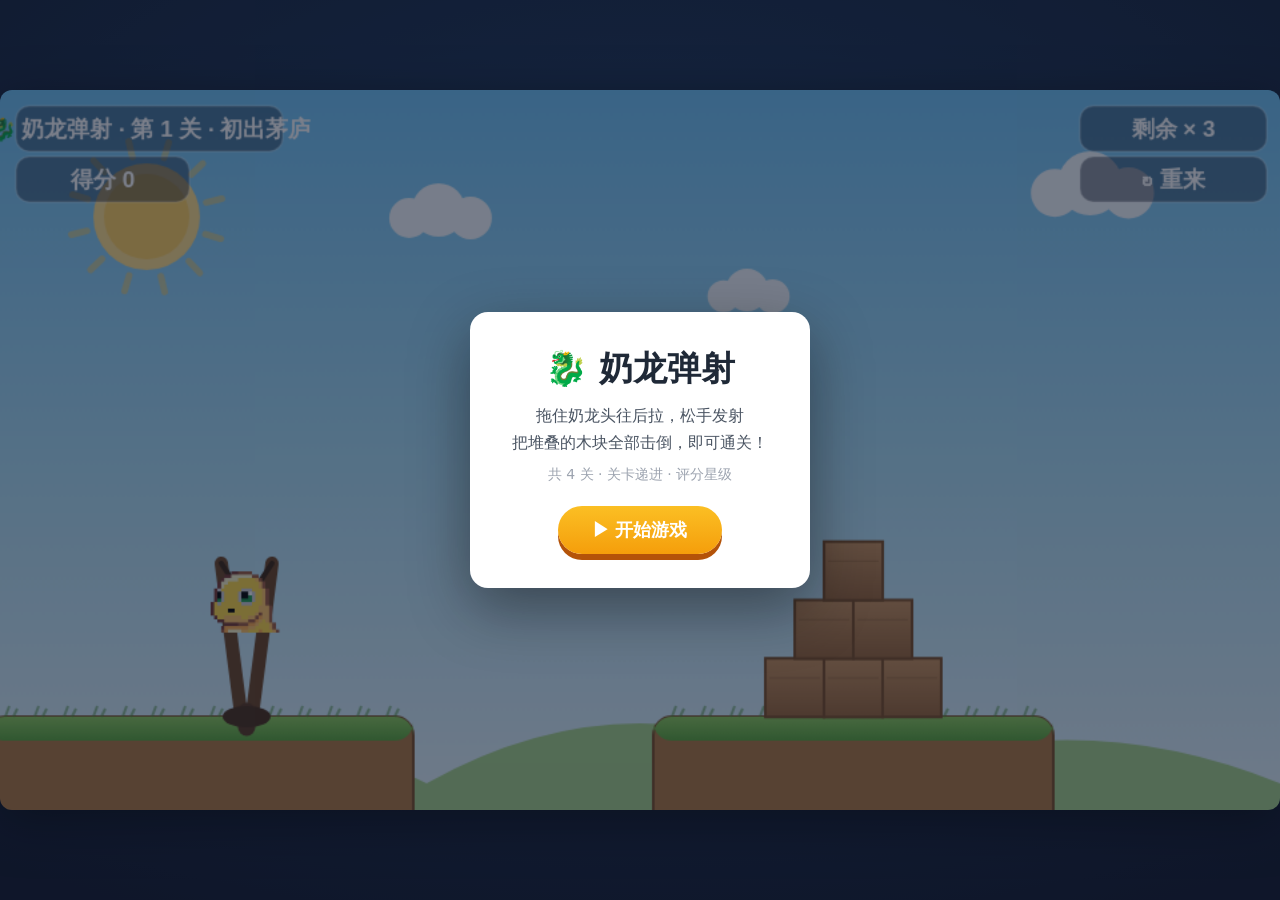
==== ggame/index.html @ d74029b1 "ggame: 重设计为多关卡击倒玩法并修复弹射bug - 修复奶龙出屏后无法切换下一只的bug - 击打木块改为纯物理位移，移除血条/摧毁逻辑 - 重设计为4关递进，木块堆叠为金字塔/塔，目标改为击倒" ====
<!DOCTYPE html>
<html lang="zh-CN">
<head>
<meta charset="UTF-8">
<meta name="viewport" content="width=device-width, initial-scale=1.0, user-scalable=no">
<title>🐉 奶龙弹射</title>
<link rel="stylesheet" href="style.css">
</head>
<body>

<div id="stage">
  <canvas id="game" width="960" height="540"></canvas>
</div>

<!-- 开始界面 -->
<div id="startOverlay" class="overlay">
  <div class="panel">
    <div class="title">🐉 奶龙弹射</div>
    <div class="sub">拖住奶龙头往后拉，松手发射</div>
    <div class="sub">把堆叠的木块全部击倒，即可通关！</div>
    <div class="hint">共 4 关 · 关卡递进 · 评分星级</div>
    <button id="startBtn" class="btn">▶ 开始游戏</button>
  </div>
</div>

<!-- 过关界面 -->
<div id="levelOverlay" class="overlay hidden">
  <div class="panel">
    <div class="title" id="levelTitle">第 1 关 通过！</div>
    <div class="stars" id="levelStars">
      <span class="on">★</span><span class="off">★</span><span class="off">★</span>
    </div>
    <div class="sub" id="levelScore">得分 0</div>
    <button id="nextBtn" class="btn">▶ 下一关</button>
    <button id="replayLevelBtn" class="btn small ghost">🔄 重玩本关</button>
  </div>
</div>

<!-- 失败界面 -->
<div id="loseOverlay" class="overlay hidden">
  <div class="panel">
    <div class="title">😢 差一点</div>
    <div class="sub">木块没有全部击倒</div>
    <button id="retryBtn" class="btn">🔄 再来一次</button>
  </div>
</div>

<!-- 视频小窗 -->
<div id="videoOverlay" class="overlay hidden">
  <div class="popup" id="popup">
    <div class="popup-title" id="popupDrag">🏆 全部通关！</div>
    <button class="popup-close" id="popupClose" title="关闭">✕</button>
    <div class="video-wrap">
      <video id="winVideo" src="assets/video_20261012_175751.mp4" controls playsinline preload="auto"></video>
      <div id="playHint" class="hidden"><span>▶ 点击播放</span></div>
    </div>
    <div class="popup-actions">
      <button id="replayBtn" class="btn small">🔄 从头开始</button>
    </div>
  </div>
</div>

<script src="lib/matter.min.js"></script>
<script src="game.js"></script>
</body>
</html>
---- ggame/style.css ----
* { margin: 0; padding: 0; box-sizing: border-box; }

html, body {
  width: 100%;
  height: 100%;
  overflow: hidden;
  background: radial-gradient(1200px 700px at 50% 30%, #1e3a5f, #0f172a);
  font-family: "Segoe UI", "Microsoft YaHei", system-ui, sans-serif;
  user-select: none;
  -webkit-user-select: none;
}

body {
  display: flex;
  align-items: center;
  justify-content: center;
}

#stage {
  width: min(100vw, calc(100vh * 16 / 9));
  height: auto;
  position: relative;
}

#game {
  width: 100%;
  height: auto;
  display: block;
  touch-action: none;
  border-radius: 12px;
  box-shadow: 0 12px 48px rgba(0, 0, 0, 0.55);
}

/* ---------- 覆盖层 ---------- */
.overlay {
  position: fixed;
  inset: 0;
  display: flex;
  align-items: center;
  justify-content: center;
  background: rgba(15, 23, 42, 0.55);
  z-index: 20;
}
.overlay.hidden { display: none; }

.panel {
  background: #fff;
  border-radius: 18px;
  padding: 34px 42px;
  text-align: center;
  box-shadow: 0 20px 60px rgba(0, 0, 0, 0.4);
  max-width: 92vw;
}
.panel .title { font-size: 34px; font-weight: 800; color: #1f2937; margin-bottom: 14px; }
.panel .sub { font-size: 16px; color: #4b5563; margin: 6px 0; }
.panel .hint { font-size: 14px; color: #9ca3af; margin: 12px 0 22px; }

.stars { font-size: 44px; line-height: 1; margin: 10px 0 16px; letter-spacing: 6px; }
.stars .on { color: #f59e0b; text-shadow: 0 2px 6px rgba(245, 158, 11, 0.5); }
.stars .off { color: #e5e7eb; }

.btn {
  border: none;
  cursor: pointer;
  font-size: 18px;
  font-weight: 700;
  color: #fff;
  background: linear-gradient(180deg, #fbbf24, #f59e0b);
  padding: 12px 34px;
  border-radius: 999px;
  box-shadow: 0 6px 0 #b45309;
  transition: transform 0.06s;
}
.btn:hover { transform: translateY(-2px); }
.btn:active { transform: translateY(2px); box-shadow: 0 2px 0 #b45309; }
.btn.small { font-size: 15px; padding: 9px 26px; }

.btn.ghost {
  background: transparent;
  color: #6b7280;
  box-shadow: none;
  margin-top: 10px;
}
.btn.ghost:hover { color: #374151; transform: none; }
.btn.ghost:active { box-shadow: none; transform: none; }

/* ---------- 视频小窗 ---------- */
.popup {
  position: fixed;
  top: 50%;
  left: 50%;
  transform: translate(-50%, -50%);
  width: min(420px, 92vw);
  background: #0b1020;
  border-radius: 16px;
  overflow: hidden;
  box-shadow: 0 24px 70px rgba(0, 0, 0, 0.65);
  z-index: 30;
}
.popup-title {
  display: flex;
  align-items: center;
  justify-content: center;
  padding: 12px;
  font-size: 17px;
  font-weight: 800;
  color: #fde68a;
  background: linear-gradient(180deg, #1e293b, #0f172a);
  cursor: move;
  user-select: none;
}
.popup-close {
  position: absolute;
  top: 6px;
  right: 10px;
  border: none;
  background: transparent;
  color: #cbd5e1;
  font-size: 18px;
  cursor: pointer;
  padding: 4px 8px;
  z-index: 2;
}
.popup-close:hover { color: #fff; }

.video-wrap { position: relative; }
#winVideo { display: block; width: 100%; max-height: 56vh; background: #000; }
#playHint {
  position: absolute;
  inset: 0;
  display: flex;
  align-items: center;
  justify-content: center;
  background: rgba(0, 0, 0, 0.45);
  color: #fff;
  font-size: 18px;
  font-weight: 700;
  cursor: pointer;
}
#playHint.hidden { display: none; }

.popup-actions { padding: 10px; text-align: center; background: #0b1020; }
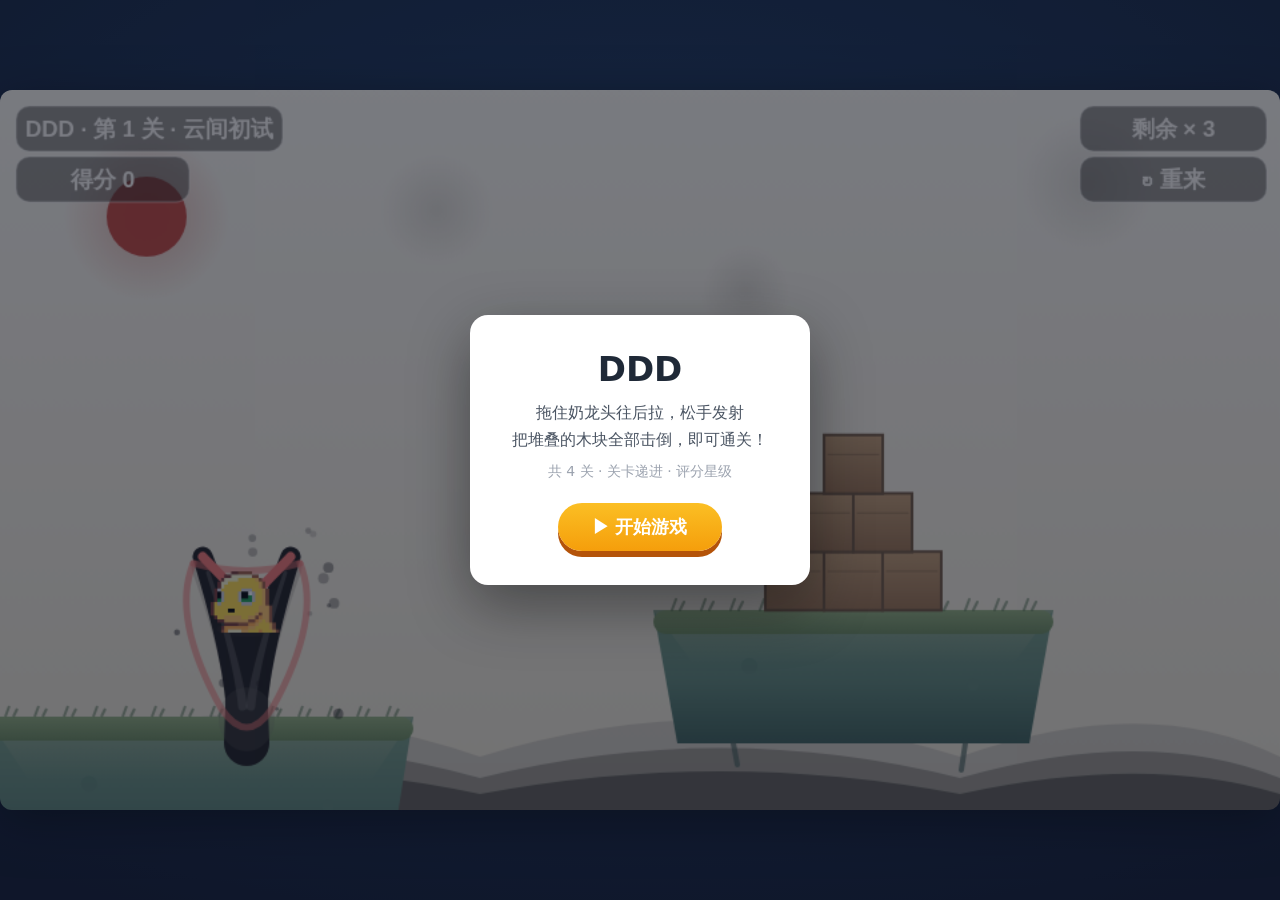
==== commit 5c69e384: "ggame: 更名 DDD、水墨国风视觉、四关重排与弹道修正 - 更名 DDD：index.html 标题与开始界面、game.js HUD 与文件注释 - 视觉改为水墨国风：宣纸底、朱砂太阳、三层远" ====
--- a/ggame/index.html
+++ b/ggame/index.html
@@ -3,7 +3,7 @@
 <head>
 <meta charset="UTF-8">
 <meta name="viewport" content="width=device-width, initial-scale=1.0, user-scalable=no">
-<title>🐉 奶龙弹射</title>
+<title>DDD</title>
 <link rel="stylesheet" href="style.css">
 </head>
 <body>
@@ -15,7 +15,7 @@
 <!-- 开始界面 -->
 <div id="startOverlay" class="overlay">
   <div class="panel">
-    <div class="title">🐉 奶龙弹射</div>
+    <div class="title">DDD</div>
     <div class="sub">拖住奶龙头往后拉，松手发射</div>
     <div class="sub">把堆叠的木块全部击倒，即可通关！</div>
     <div class="hint">共 4 关 · 关卡递进 · 评分星级</div>
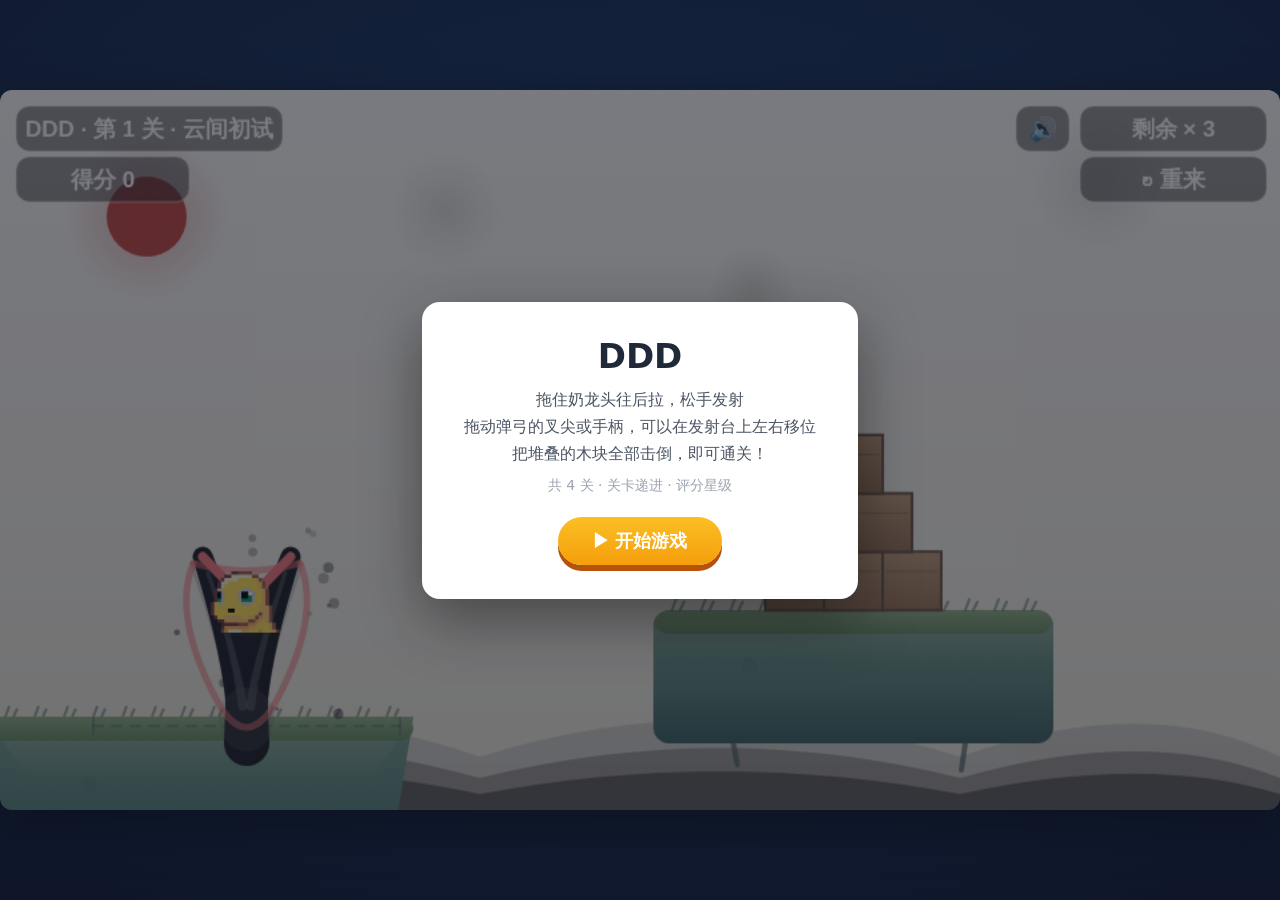
==== commit 43ebd644: "ggame: 撞击威力 200%、弹弓可平移、拖拽手感与音效体验优化 - 撞击威力: IMPACT_BOOST 2.0 —— 奶龙下坠中命中木块时补两份冲量(冲击三倍),   飞行过程不受影响, 出手" ====
--- a/ggame/index.html
+++ b/ggame/index.html
@@ -17,6 +17,7 @@
   <div class="panel">
     <div class="title">DDD</div>
     <div class="sub">拖住奶龙头往后拉，松手发射</div>
+    <div class="sub">拖动弹弓的叉尖或手柄，可以在发射台上左右移位</div>
     <div class="sub">把堆叠的木块全部击倒，即可通关！</div>
     <div class="hint">共 4 关 · 关卡递进 · 评分星级</div>
     <button id="startBtn" class="btn">▶ 开始游戏</button>
@@ -37,7 +38,7 @@
 </div>
 
 <!-- 失败界面 -->
-<div id="loseOverlay" class="overlay hidden">
+<div id="loseOverlay" class="overlay hidden shake">
   <div class="panel">
     <div class="title">😢 差一点</div>
     <div class="sub">木块没有全部击倒</div>
--- a/ggame/style.css
+++ b/ggame/style.css
@@ -32,6 +32,26 @@
 }
 
 /* ---------- 覆盖层 ---------- */
+@keyframes overlayIn { from { opacity: 0; } to { opacity: 1; } }
+@keyframes panelIn {
+  0%   { opacity: 0; transform: scale(0.86) translateY(12px); }
+  62%  { opacity: 1; transform: scale(1.03) translateY(0); }
+  100% { opacity: 1; transform: scale(1) translateY(0); }
+}
+@keyframes panelShake {
+  0%, 100% { transform: translateX(0) rotate(0deg); }
+  15% { transform: translateX(-9px) rotate(-1.2deg); }
+  32% { transform: translateX(8px) rotate(1deg); }
+  48% { transform: translateX(-6px) rotate(-0.7deg); }
+  66% { transform: translateX(5px) rotate(0.5deg); }
+  84% { transform: translateX(-2px) rotate(-0.2deg); }
+}
+@keyframes starPop {
+  0%   { opacity: 0; transform: scale(0.2) rotate(-45deg); }
+  60%  { opacity: 1; transform: scale(1.55) rotate(10deg); }
+  100% { opacity: 1; transform: scale(1) rotate(0deg); }
+}
+
 .overlay {
   position: fixed;
   inset: 0;
@@ -40,6 +60,7 @@
   justify-content: center;
   background: rgba(15, 23, 42, 0.55);
   z-index: 20;
+  animation: overlayIn 0.22s ease-out both;
 }
 .overlay.hidden { display: none; }
 
@@ -50,12 +71,20 @@
   text-align: center;
   box-shadow: 0 20px 60px rgba(0, 0, 0, 0.4);
   max-width: 92vw;
+  animation: panelIn 0.30s cubic-bezier(0.2, 1.5, 0.45, 1) both;
+}
+/* 失败弹窗：弹入之后再懊恼地晃两下 */
+.overlay.shake .panel {
+  animation: panelIn 0.30s cubic-bezier(0.2, 1.5, 0.45, 1) both,
+             panelShake 0.55s 0.30s ease-in-out both;
 }
 .panel .title { font-size: 34px; font-weight: 800; color: #1f2937; margin-bottom: 14px; }
 .panel .sub { font-size: 16px; color: #4b5563; margin: 6px 0; }
 .panel .hint { font-size: 14px; color: #9ca3af; margin: 12px 0 22px; }
 
 .stars { font-size: 44px; line-height: 1; margin: 10px 0 16px; letter-spacing: 6px; }
+.stars span { display: inline-block; }
+.stars .pop { animation: starPop 0.34s cubic-bezier(0.2, 1.6, 0.5, 1) both; }
 .stars .on { color: #f59e0b; text-shadow: 0 2px 6px rgba(245, 158, 11, 0.5); }
 .stars .off { color: #e5e7eb; }
 
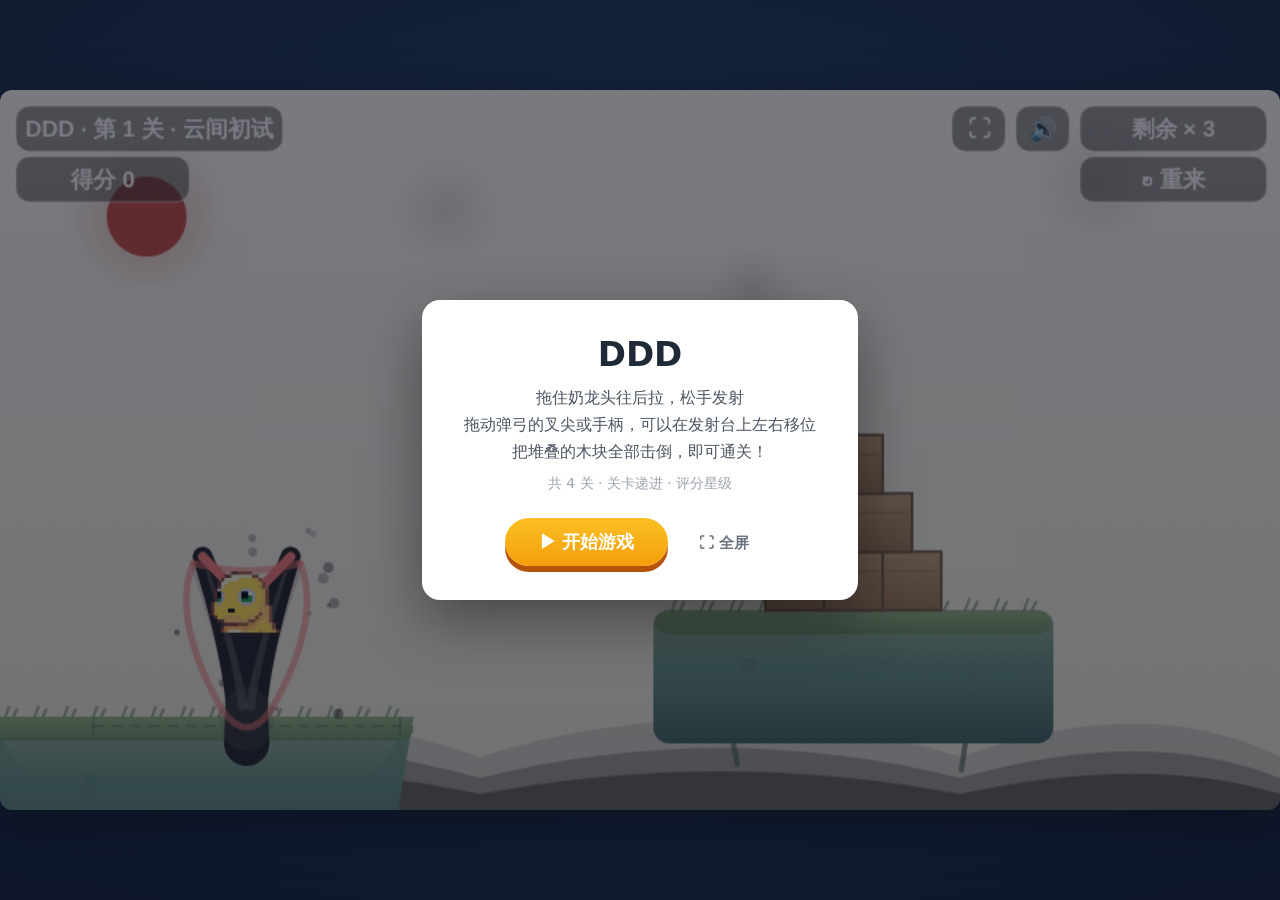
==== commit d607e080: "ggame: 适配手机（竖屏提示、触屏按钮条、热区放大、iOS 全屏降级、禁手势） - 竖屏提示: 新增 #rotateOverlay, 只在 (orientation: portrait) and " ====
--- a/ggame/index.html
+++ b/ggame/index.html
@@ -12,6 +12,13 @@
   <canvas id="game" width="960" height="540"></canvas>
 </div>
 
+<!-- 触屏按钮条（桌面端由 CSS 隐藏；手机上替代画布右上角的三个小芯片） -->
+<div id="touchBar">
+  <button id="tbMute" class="tbtn" title="音效开关">🔊</button>
+  <button id="tbFull" class="tbtn" title="全屏">⛶</button>
+  <button id="tbRestart" class="tbtn" title="重来">↻</button>
+</div>
+
 <!-- 开始界面 -->
 <div id="startOverlay" class="overlay">
   <div class="panel">
@@ -21,6 +28,7 @@
     <div class="sub">把堆叠的木块全部击倒，即可通关！</div>
     <div class="hint">共 4 关 · 关卡递进 · 评分星级</div>
     <button id="startBtn" class="btn">▶ 开始游戏</button>
+    <button id="fsBtn" class="btn small ghost">⛶ 全屏</button>
   </div>
 </div>
 
@@ -61,6 +69,13 @@
   </div>
 </div>
 
+<!-- 竖屏提示（只在「触屏 + 竖屏」时盖在最上层） -->
+<div id="rotateOverlay">
+  <div class="rot-icon">📱</div>
+  <div class="rot-text">请把手机横过来</div>
+  <div class="rot-sub">这个游戏是 16:9 横向的，横屏才有足够的操作空间</div>
+</div>
+
 <script src="lib/matter.min.js"></script>
 <script src="game.js"></script>
 </body>
--- a/ggame/style.css
+++ b/ggame/style.css
@@ -29,6 +29,13 @@
   touch-action: none;
   border-radius: 12px;
   box-shadow: 0 12px 48px rgba(0, 0, 0, 0.55);
+}
+
+/* 全屏时贴边：去掉圆角与阴影，不留四角的细边 */
+body:fullscreen #game,
+body:-webkit-full-screen #game {
+  border-radius: 0;
+  box-shadow: none;
 }
 
 /* ---------- 覆盖层 ---------- */
@@ -169,3 +176,85 @@
 #playHint.hidden { display: none; }
 
 .popup-actions { padding: 10px; text-align: center; background: #0b1020; }
+
+/* ================= 手机 / 触屏适配 ================= */
+/* 禁掉页面滚动、下拉刷新、双击缩放；长按不弹系统菜单 */
+html, body {
+  overscroll-behavior: none;
+  touch-action: none;
+}
+* {
+  -webkit-tap-highlight-color: transparent;
+  -webkit-touch-callout: none;
+}
+.hidden { display: none !important; }
+
+/* 触屏按钮条与竖屏提示：默认都不显示，由下面的媒体查询放出来 */
+#touchBar { display: none; }
+#rotateOverlay { display: none; }
+
+@media (hover: none) and (pointer: coarse) {
+  /* 手机/平板上用页面按钮条替代画布右上角那三个小芯片（每个 46×46，够手指点） */
+  #touchBar {
+    display: flex;
+    gap: 10px;
+    position: fixed;
+    top: 10px;
+    right: 10px;
+    z-index: 15;
+  }
+  .tbtn {
+    width: 46px;
+    height: 46px;
+    padding: 0;
+    display: flex;
+    align-items: center;
+    justify-content: center;
+    border: 1.5px solid rgba(253, 248, 239, 0.35);
+    border-radius: 12px;
+    background: rgba(47, 42, 34, 0.5);
+    color: #fdf8ef;
+    font-size: 22px;
+    line-height: 1;
+    cursor: pointer;
+    touch-action: manipulation;
+    -webkit-user-select: none;
+    user-select: none;
+  }
+  .tbtn:active { background: rgba(47, 42, 34, 0.72); transform: scale(0.94); }
+
+  /* 手机横屏普遍只有 350~420 CSS px 高，弹窗整体收紧一点 */
+  .panel { padding: 22px 26px; max-width: 90vw; }
+  .panel .title { font-size: 28px; margin-bottom: 10px; }
+  .panel .sub { font-size: 14px; margin: 5px 0; }
+  .panel .hint { font-size: 12px; margin: 10px 0 14px; }
+  .stars { font-size: 38px; margin: 8px 0 12px; }
+  .btn { font-size: 17px; padding: 12px 28px; }
+  .btn.small { font-size: 14px; padding: 9px 18px; }
+  .btn, .popup-close, .tbtn { touch-action: manipulation; }
+}
+
+/* 竖屏（触屏）：盖一层提示，请玩家把手机横过来 —— 16:9 的游戏横屏才有操作空间 */
+@media (orientation: portrait) and (hover: none) and (pointer: coarse) {
+  #rotateOverlay {
+    display: flex;
+    position: fixed;
+    inset: 0;
+    z-index: 40;
+    flex-direction: column;
+    align-items: center;
+    justify-content: center;
+    gap: 16px;
+    padding: 24px;
+    text-align: center;
+    background: radial-gradient(1200px 700px at 50% 30%, #1e3a5f, #0f172a);
+    color: #fdf8ef;
+  }
+  .rot-icon { font-size: 64px; animation: rotHint 1.8s ease-in-out infinite; }
+  .rot-text { font-size: 22px; font-weight: 700; letter-spacing: 1px; }
+  .rot-sub { font-size: 14px; color: #94a3b8; line-height: 1.6; max-width: 20em; }
+}
+@keyframes rotHint {
+  0%, 35% { transform: rotate(0deg); }
+  65%, 100% { transform: rotate(90deg); }
+}
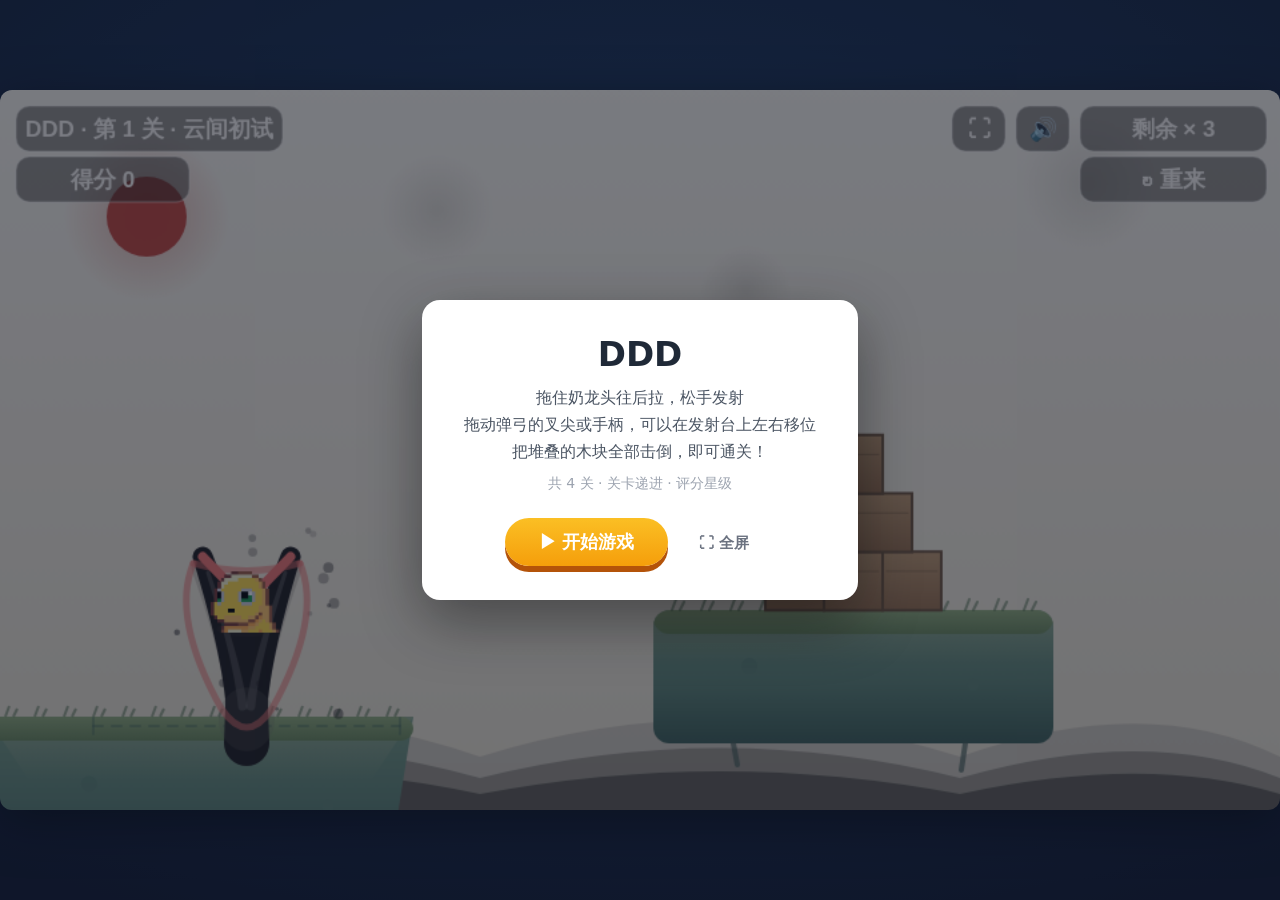
==== commit 3462a9e6: "ggame: 增加竖屏可玩选项（画面贴顶铺满 + 留白改操作区） - 竖屏提示层加「仍要竖屏玩」按钮, 点了给 body 挂 .pv(不写 localStorage) - 用 matchMedia('" ====
--- a/ggame/index.html
+++ b/ggame/index.html
@@ -18,6 +18,9 @@
   <button id="tbFull" class="tbtn" title="全屏">⛶</button>
   <button id="tbRestart" class="tbtn" title="重来">↻</button>
 </div>
+
+<!-- 竖屏游玩时的信息条：竖屏画面只有屏幕宽度的 2/5，画布上的字看不清，把信息搬到下面的操作区 -->
+<div id="pvInfo"></div>
 
 <!-- 开始界面 -->
 <div id="startOverlay" class="overlay">
@@ -74,6 +77,7 @@
   <div class="rot-icon">📱</div>
   <div class="rot-text">请把手机横过来</div>
   <div class="rot-sub">这个游戏是 16:9 横向的，横屏才有足够的操作空间</div>
+  <button id="portraitPlay" class="rot-play">仍要竖屏玩</button>
 </div>
 
 <script src="lib/matter.min.js"></script>
--- a/ggame/style.css
+++ b/ggame/style.css
@@ -192,6 +192,7 @@
 /* 触屏按钮条与竖屏提示：默认都不显示，由下面的媒体查询放出来 */
 #touchBar { display: none; }
 #rotateOverlay { display: none; }
+#pvInfo { display: none; }
 
 @media (hover: none) and (pointer: coarse) {
   /* 手机/平板上用页面按钮条替代画布右上角那三个小芯片（每个 46×46，够手指点） */
@@ -253,6 +254,53 @@
   .rot-icon { font-size: 64px; animation: rotHint 1.8s ease-in-out infinite; }
   .rot-text { font-size: 22px; font-weight: 700; letter-spacing: 1px; }
   .rot-sub { font-size: 14px; color: #94a3b8; line-height: 1.6; max-width: 20em; }
+  .rot-play {
+    margin-top: 8px;
+    padding: 12px 26px;
+    border: 1.5px solid rgba(253, 248, 239, 0.4);
+    border-radius: 999px;
+    background: rgba(253, 248, 239, 0.12);
+    color: #fdf8ef;
+    font-size: 16px;
+    font-weight: 700;
+    cursor: pointer;
+    touch-action: manipulation;
+  }
+  .rot-play:active { background: rgba(253, 248, 239, 0.26); }
+
+  /* ---------- 竖屏游玩模式（点了「仍要竖屏玩」）---------- */
+  body.pv #rotateOverlay { display: none; }
+  body.pv { align-items: flex-start; }          /* 画面贴顶，不再垂直居中 */
+  body.pv #stage { width: 100vw; }              /* 铺满宽度：390×844 的手机上得到 390×219 的画面 */
+  body.pv #game { border-radius: 0; box-shadow: none; }
+
+  /* 画面下方那一大块留白变成操作区：一条信息条 + 一排大按钮 */
+  body.pv #pvInfo {
+    display: inline-block;
+    position: fixed;
+    top: calc(100vw * 9 / 16 + 14px);
+    left: 50%;
+    transform: translateX(-50%);
+    padding: 10px 18px;
+    border-radius: 12px;
+    background: rgba(253, 248, 239, 0.1);
+    border: 1px solid rgba(253, 248, 239, 0.22);
+    color: #fdf8ef;
+    font-size: 17px;
+    font-weight: 700;
+    letter-spacing: 0.5px;
+    white-space: nowrap;
+    z-index: 15;
+  }
+  body.pv #touchBar {
+    top: auto;
+    right: auto;
+    bottom: max(18px, env(safe-area-inset-bottom));
+    left: 50%;
+    transform: translateX(-50%);
+    gap: 16px;
+  }
+  body.pv .tbtn { width: 56px; height: 56px; font-size: 26px; border-radius: 14px; }
 }
 @keyframes rotHint {
   0%, 35% { transform: rotate(0deg); }
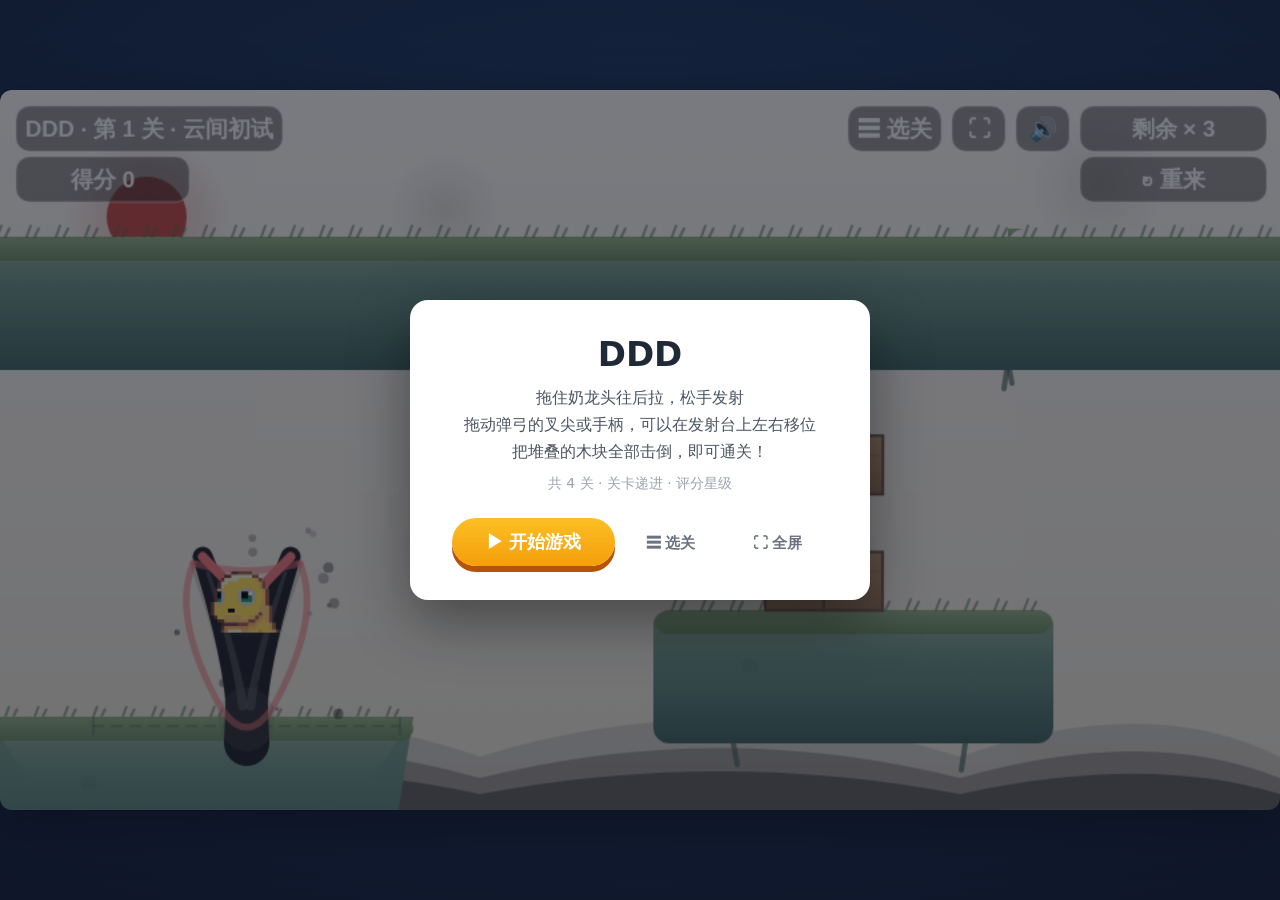
==== commit 547a50fc: "ggame: 关卡数据抽到 levels.js、加选关面板与进度存档 - 新增 ggame/levels.js: 4 关的岛与木块纯数据, 改摆放不用动 game.js - 开始界面加「☰ 选关」面板" ====
--- a/ggame/index.html
+++ b/ggame/index.html
@@ -17,6 +17,7 @@
   <button id="tbMute" class="tbtn" title="音效开关">🔊</button>
   <button id="tbFull" class="tbtn" title="全屏">⛶</button>
   <button id="tbRestart" class="tbtn" title="重来">↻</button>
+  <button id="tbSelect" class="tbtn" title="选关">☰</button>
 </div>
 
 <!-- 竖屏游玩时的信息条：竖屏画面只有屏幕宽度的 2/5，画布上的字看不清，把信息搬到下面的操作区 -->
@@ -31,6 +32,7 @@
     <div class="sub">把堆叠的木块全部击倒，即可通关！</div>
     <div class="hint">共 4 关 · 关卡递进 · 评分星级</div>
     <button id="startBtn" class="btn">▶ 开始游戏</button>
+    <button id="selectBtn" class="btn small ghost">☰ 选关</button>
     <button id="fsBtn" class="btn small ghost">⛶ 全屏</button>
   </div>
 </div>
@@ -54,6 +56,16 @@
     <div class="title">😢 差一点</div>
     <div class="sub">木块没有全部击倒</div>
     <button id="retryBtn" class="btn">🔄 再来一次</button>
+  </div>
+</div>
+
+<!-- 选关界面 -->
+<div id="selectOverlay" class="overlay hidden">
+  <div class="panel wide">
+    <div class="title">选择关卡</div>
+    <div class="hint">通关一关才会解锁下一关</div>
+    <div id="levelList" class="level-list"></div>
+    <button id="selectClose" class="btn small ghost">✕ 返回</button>
   </div>
 </div>
 
@@ -81,6 +93,8 @@
 </div>
 
 <script src="lib/matter.min.js"></script>
+<!-- 关卡数据（纯数据，改木块摆放只动这个文件；必须排在 game.js 前面） -->
+<script src="levels.js"></script>
 <script src="game.js"></script>
 </body>
 </html>
--- a/ggame/style.css
+++ b/ggame/style.css
@@ -94,6 +94,54 @@
 .stars .pop { animation: starPop 0.34s cubic-bezier(0.2, 1.6, 0.5, 1) both; }
 .stars .on { color: #f59e0b; text-shadow: 0 2px 6px rgba(245, 158, 11, 0.5); }
 .stars .off { color: #e5e7eb; }
+
+/* ---------- 选关 ---------- */
+.panel.wide { max-width: min(92vw, 560px); }
+
+.level-list {
+  display: grid;
+  grid-template-columns: 1fr 1fr;
+  gap: 10px;
+  margin: 4px 0 18px;
+}
+
+.lvcard {
+  display: flex;
+  flex-direction: column;
+  gap: 2px;
+  padding: 12px 14px;
+  text-align: left;
+  font-family: inherit;
+  border: 1.5px solid rgba(47, 42, 34, 0.16);
+  border-radius: 12px;
+  background: rgba(253, 248, 239, 0.92);
+  cursor: pointer;
+  transition: transform 0.12s ease, border-color 0.12s ease, box-shadow 0.12s ease;
+}
+.lvcard:hover:not(.locked) {
+  transform: translateY(-2px);
+  border-color: rgba(192, 57, 43, 0.5);
+  box-shadow: 0 6px 16px rgba(47, 42, 34, 0.14);
+}
+.lvcard:active:not(.locked) { transform: translateY(1px); }
+.lvcard .lvno { font-size: 12.5px; font-weight: 700; color: #8a7f6b; }
+.lvcard .lvname { font-size: 17px; font-weight: 700; color: #2f2a22; }
+.lvcard .lvmeta { font-size: 12.5px; color: #6b6353; }
+.lvcard .lvstar { font-size: 13.5px; color: #c0392b; letter-spacing: 1px; }
+.lvcard.locked {
+  cursor: not-allowed;
+  opacity: 0.55;
+  background: rgba(240, 235, 224, 0.8);
+}
+.lvcard.locked .lvname { color: #8a7f6b; }
+.lvcard.locked .lvstar { color: #8a7f6b; }
+
+@media (hover: none) and (pointer: coarse) {
+  .level-list { gap: 8px; margin: 4px 0 14px; }
+  .lvcard { padding: 11px 12px; }
+  .lvcard .lvname { font-size: 16px; }
+  .lvcard .lvmeta { font-size: 12px; }
+}
 
 .btn {
   border: none;
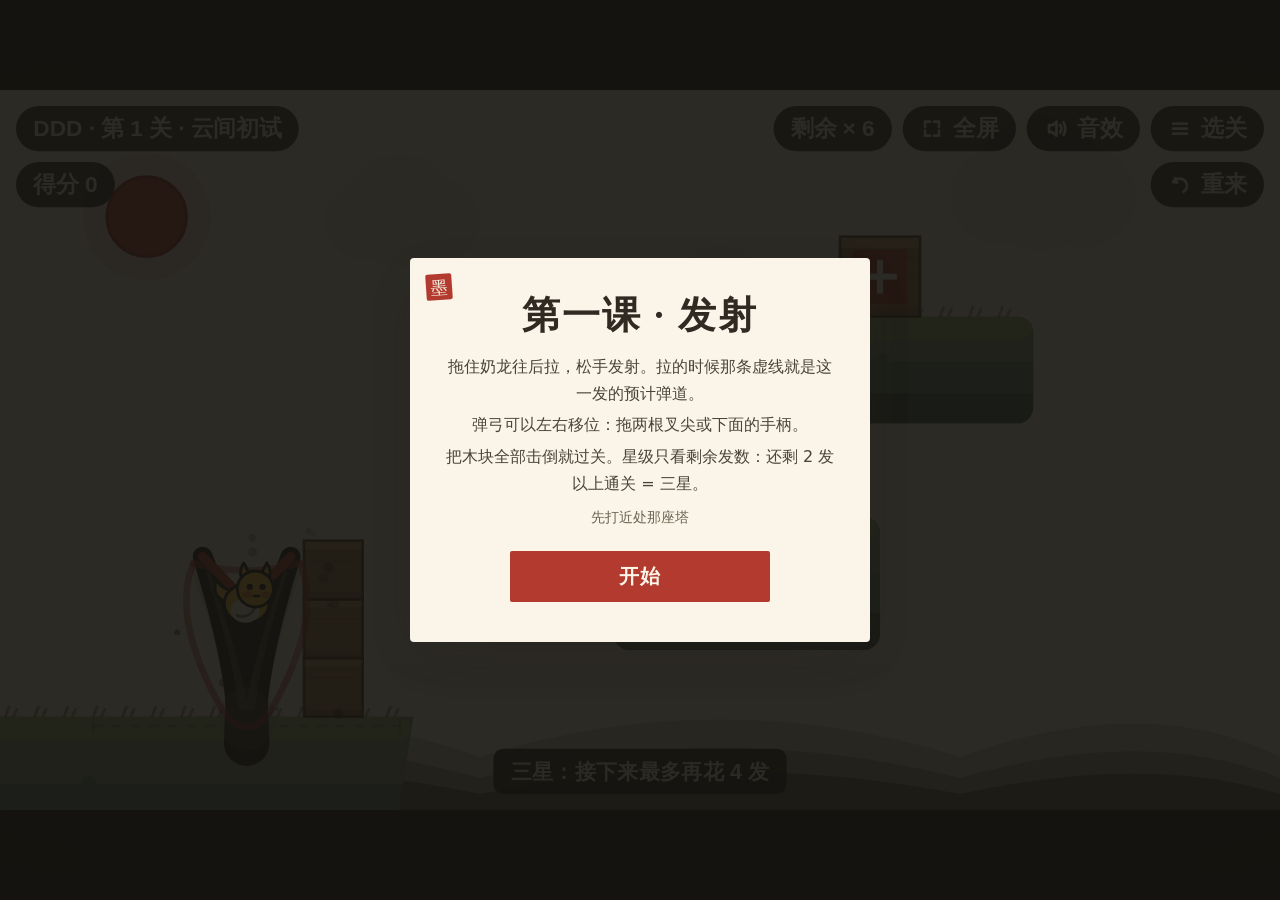
==== commit 2bda2b49: "ggame: 关卡重画、水墨视觉重绘、音效全部改为实时合成 关卡 - 四关木块与岛屿整体重排，新增「护心块」「落印块」两种特殊方块 - 星级判据由「每关独立目标」改为只看剩余发数（levels.js " ====
--- a/ggame/index.html
+++ b/ggame/index.html
@@ -8,16 +8,38 @@
 </head>
 <body>
 
+<!-- ---------------------------------------------------------------------------
+     图标库。全站一个 emoji 都不用：
+     彩色 emoji 是系统字体，在 Windows 上是蓝灰的 3D 方块字，混在墨色界面里
+     是全书最刺眼的一处「不属于这里」。这里每个图标都是 24×24 的线性描边，
+     颜色跟着 currentColor 走，所以按钮什么色、图标就是什么色。
+     --------------------------------------------------------------------------- -->
+<svg width="0" height="0" style="position:absolute" aria-hidden="true" focusable="false">
+  <symbol id="i-play" viewBox="0 0 24 24"><path d="M8 5.2 19 12 8 18.8Z"/></symbol>
+  <symbol id="i-next" viewBox="0 0 24 24"><path d="M4 12h15"/><path d="m13 6 6 6-6 6"/></symbol>
+  <symbol id="i-menu" viewBox="0 0 24 24"><path d="M4 7h16M4 12h16M4 17h16"/></symbol>
+  <symbol id="i-expand" viewBox="0 0 24 24"><path d="M4 9V4h5M20 9V4h-5M4 15v5h5M20 15v5h-5"/></symbol>
+  <symbol id="i-collapse" viewBox="0 0 24 24"><path d="M9 4v5H4M15 4v5h5M9 20v-5H4M15 20v-5h5"/></symbol>
+  <symbol id="i-restart" viewBox="0 0 24 24"><path d="M3.2 12a8.8 8.8 0 1 0 2.7-6.4"/><path d="M3 4.4V10h5.6"/></symbol>
+  <symbol id="i-sound" viewBox="0 0 24 24"><path d="M11 5 6.5 9H3v6h3.5L11 19Z"/><path d="M15.4 8.6a4.8 4.8 0 0 1 0 6.8"/><path d="M18.6 5.4a9.4 9.4 0 0 1 0 13.2"/></symbol>
+  <symbol id="i-mute" viewBox="0 0 24 24"><path d="M11 5 6.5 9H3v6h3.5L11 19Z"/><path d="m16 9.5 5 5M21 9.5l-5 5"/></symbol>
+  <symbol id="i-close" viewBox="0 0 24 24"><path d="M18 6 6 18M6 6l12 12"/></symbol>
+  <symbol id="i-lock" viewBox="0 0 24 24"><rect x="4.5" y="10.5" width="15" height="10" rx="1.5"/><path d="M8.2 10.5V7.4a3.8 3.8 0 0 1 7.6 0v3.1"/></symbol>
+  <symbol id="i-star" viewBox="0 0 24 24"><path d="M12 3 14.12 9.09 20.56 9.22 15.42 13.11 17.29 19.28 12 15.6 6.71 19.28 8.58 13.11 3.44 9.22 9.88 9.09Z"/></symbol>
+  <symbol id="i-phone" viewBox="0 0 24 24"><rect x="7.5" y="2.5" width="9" height="19" rx="2"/><path d="M10.6 5.4h2.8"/></symbol>
+</svg>
+
 <div id="stage">
   <canvas id="game" width="960" height="540"></canvas>
 </div>
 
-<!-- 触屏按钮条（桌面端由 CSS 隐藏；手机上替代画布右上角的三个小芯片） -->
+<!-- 触屏按钮条（桌面端由 CSS 隐藏；手机上替代画布右上角那四枚小芯片）。
+     横屏时它排在画布下方，竖屏时贴在屏幕底部 —— 两种状态共用 CSS 里同一处定义。 -->
 <div id="touchBar">
-  <button id="tbMute" class="tbtn" title="音效开关">🔊</button>
-  <button id="tbFull" class="tbtn" title="全屏">⛶</button>
-  <button id="tbRestart" class="tbtn" title="重来">↻</button>
-  <button id="tbSelect" class="tbtn" title="选关">☰</button>
+  <button id="tbMute" class="tbtn" type="button" aria-label="音效开关"></button>
+  <button id="tbFull" class="tbtn" type="button" aria-label="全屏"></button>
+  <button id="tbRestart" class="tbtn" type="button" aria-label="重来"></button>
+  <button id="tbSelect" class="tbtn" type="button" aria-label="选关"></button>
 </div>
 
 <!-- 竖屏游玩时的信息条：竖屏画面只有屏幕宽度的 2/5，画布上的字看不清，把信息搬到下面的操作区 -->
@@ -31,9 +53,9 @@
     <div class="sub">拖动弹弓的叉尖或手柄，可以在发射台上左右移位</div>
     <div class="sub">把堆叠的木块全部击倒，即可通关！</div>
     <div class="hint">共 4 关 · 关卡递进 · 评分星级</div>
-    <button id="startBtn" class="btn">▶ 开始游戏</button>
-    <button id="selectBtn" class="btn small ghost">☰ 选关</button>
-    <button id="fsBtn" class="btn small ghost">⛶ 全屏</button>
+    <button id="startBtn" class="btn" type="button"><svg class="ico solid"><use href="#i-play"/></svg><span>开始游戏</span></button>
+    <button id="selectBtn" class="btn small ghost" type="button"><svg class="ico"><use href="#i-menu"/></svg><span>选关</span></button>
+    <button id="fsBtn" class="btn small ghost" type="button"><svg class="ico"><use href="#i-expand"/></svg><span>全屏</span></button>
   </div>
 </div>
 
@@ -41,21 +63,35 @@
 <div id="levelOverlay" class="overlay hidden">
   <div class="panel">
     <div class="title" id="levelTitle">第 1 关 通过！</div>
-    <div class="stars" id="levelStars">
-      <span class="on">★</span><span class="off">★</span><span class="off">★</span>
-    </div>
+    <div class="stars" id="levelStars"></div>
     <div class="sub" id="levelScore">得分 0</div>
-    <button id="nextBtn" class="btn">▶ 下一关</button>
-    <button id="replayLevelBtn" class="btn small ghost">🔄 重玩本关</button>
+    <!-- 这个按钮的文字和图标都是过关时才由脚本填进去的，在那之前它是个空按钮。
+         aria-label 让它在任何时刻都有可访问名 —— 否则读屏用户和静态检查
+         都只看到一个没有名字的按钮。 -->
+    <button id="nextBtn" class="btn" type="button" aria-label="下一关"></button>
+    <button id="replayLevelBtn" class="btn small ghost" type="button"><svg class="ico"><use href="#i-restart"/></svg><span>重玩本关</span></button>
   </div>
 </div>
 
 <!-- 失败界面 -->
 <div id="loseOverlay" class="overlay hidden shake">
   <div class="panel">
-    <div class="title">😢 差一点</div>
+    <div class="title">差一点</div>
     <div class="sub">木块没有全部击倒</div>
-    <button id="retryBtn" class="btn">🔄 再来一次</button>
+    <button id="retryBtn" class="btn" type="button"><svg class="ico"><use href="#i-restart"/></svg><span>再来一次</span></button>
+  </div>
+</div>
+
+<!-- 教学提示卡（目前只有第 1 关用；内容在 levels.js 的 teach 里，触发时机见 game.js 的 pickTeachCards）。
+     它一出现整局就暂停（game.js 循环里的 paused 分支），必须点按钮关掉才继续。
+     样式没有另起一套：纸面板 + 角印 + 落印动效（.overlay.shake → .panel::after 的 sealBleed）
+     全部沿用失败面板那一套，只是把文案和按钮换掉。 -->
+<div id="teachOverlay" class="overlay hidden shake">
+  <div class="panel">
+    <div class="title" id="teachTitle">教学</div>
+    <div id="teachLines"></div>
+    <div class="hint" id="teachHint"></div>
+    <button id="teachBtn" class="btn" type="button">知道了</button>
   </div>
 </div>
 
@@ -65,31 +101,31 @@
     <div class="title">选择关卡</div>
     <div class="hint">通关一关才会解锁下一关</div>
     <div id="levelList" class="level-list"></div>
-    <button id="selectClose" class="btn small ghost">✕ 返回</button>
+    <button id="selectClose" class="btn small ghost" type="button"><svg class="ico"><use href="#i-close"/></svg><span>返回</span></button>
   </div>
 </div>
 
 <!-- 视频小窗 -->
 <div id="videoOverlay" class="overlay hidden">
   <div class="popup" id="popup">
-    <div class="popup-title" id="popupDrag">🏆 全部通关！</div>
-    <button class="popup-close" id="popupClose" title="关闭">✕</button>
+    <div class="popup-title" id="popupDrag">全部通关</div>
+    <button class="popup-close" id="popupClose" type="button" aria-label="关闭"><svg class="ico"><use href="#i-close"/></svg></button>
     <div class="video-wrap">
       <video id="winVideo" src="assets/video_20261012_175751.mp4" controls playsinline preload="auto"></video>
-      <div id="playHint" class="hidden"><span>▶ 点击播放</span></div>
+      <div id="playHint" class="hidden"><svg class="ico solid"><use href="#i-play"/></svg><span>点击播放</span></div>
     </div>
     <div class="popup-actions">
-      <button id="replayBtn" class="btn small">🔄 从头开始</button>
+      <button id="replayBtn" class="btn small" type="button"><svg class="ico"><use href="#i-restart"/></svg><span>从头开始</span></button>
     </div>
   </div>
 </div>
 
 <!-- 竖屏提示（只在「触屏 + 竖屏」时盖在最上层） -->
 <div id="rotateOverlay">
-  <div class="rot-icon">📱</div>
+  <div class="rot-icon"><svg class="ico"><use href="#i-phone"/></svg></div>
   <div class="rot-text">请把手机横过来</div>
   <div class="rot-sub">这个游戏是 16:9 横向的，横屏才有足够的操作空间</div>
-  <button id="portraitPlay" class="rot-play">仍要竖屏玩</button>
+  <button id="portraitPlay" class="rot-play" type="button">仍要竖屏玩</button>
 </div>
 
 <script src="lib/matter.min.js"></script>
--- a/ggame/style.css
+++ b/ggame/style.css
@@ -1,13 +1,101 @@
+/* DDD —— 界面样式
+ * ---------------------------------------------------------------------------
+ * 视觉语言：一纸水墨。宣纸为底、浓墨为骨、朱砂为记。
+ *
+ * 【改这个文件之前先读这四条】
+ *   1. 只用 :root 里的 token，不写裸色值、不写裸字号、不写裸圆角。
+ *   2. 不用渐变、不用彩色 emoji、不用「深底 + 亮边」的 1px 描边。
+ *      图标一律走 index.html 里的 <symbol> + <use>。
+ *   3. 正文对比度 ≥ 4.5:1，大字号与图形 ≥ 3:1。
+ *      --ink-3 是承载文字的下限；--ink-4 只许做分隔线、描边这类装饰。
+ *   4. 圆角只有 --r-chip / --r-card / --r-panel 三档（2~4px）。
+ *      这里是裁纸，不是药丸；12px 以上的圆角一律不要。
+ */
+:root {
+  /* 纸 —— 由亮到暗三档 */
+  --paper:    #faf5e8;
+  --paper-2:  #f2e9d6;
+  --paper-3:  #e8dcc3;
+
+  /* 墨 —— 由浓到淡四档 */
+  --ink:      #2f2a22;
+  --ink-2:    #4a4438;
+  --ink-3:    #6b6353;
+  --ink-4:    #8a7f6b;   /* 装饰专用，禁止承载文字：对 --paper 只有 3.62:1 */
+
+  /* 朱砂 —— 全站唯一的强调色 */
+  --seal:      #b23a2e;
+  --seal-deep: #8f2c22;
+  --seal-wash: rgba(178, 58, 46, 0.10);
+
+  /* 石绿 —— 只在选关卡片的界格线上出现 */
+  --jade:      #5f8470;
+  --jade-deep: #3f5f52;
+
+  /* 装裱底 —— 画布外面那一圈暗色，不再是原来的蓝 */
+  --mount:   #16140f;
+  --mount-2: #221e17;
+  --scrim:   rgba(22, 20, 15, 0.68);
+
+  /* 字体：标题用宋、正文用黑。两个都留系统兜底，不引外链字体。
+     西文排在 SimSun 之前 —— CSS 是逐字回退的，Georgia/Palatino 只吃拉丁字母和数字，
+     汉字继续落到 SimSun，这样「DDD」不会用宋体那套发虚的拉丁字形。 */
+  --font-display: "Source Han Serif SC", "Noto Serif SC", "Songti SC", "STSong",
+                  "Palatino Linotype", "Book Antiqua", Georgia, "SimSun", serif;
+  --font-body: "Segoe UI", "Microsoft YaHei", "PingFang SC", system-ui, sans-serif;
+
+  /* 间距：4 的倍数，只许用这六档 */
+  --s1: 4px;
+  --s2: 8px;
+  --s3: 12px;
+  --s4: 16px;
+  --s5: 24px;
+  --s6: 32px;
+
+  /* 圆角：三档，都是「裁纸」级别的直角 */
+  --r-chip:  2px;
+  --r-card:  3px;
+  --r-panel: 4px;
+
+  /* 阴影：全站只有两条，而且都带纸的色相、不用纯黑。
+     负 spread 是关键 —— 正 spread 会让阴影从四周鼓出来，看着像浮起的贴纸；
+     收进去以后只有下缘有厚度，才像纸压在纸上。 */
+  --lift:      0 18px 44px -12px rgba(46, 42, 36, 0.30);
+  --lift-soft: 0 8px 20px -8px rgba(46, 42, 36, 0.22);
+  --edge:      0 1px 0 rgba(46, 42, 36, 0.10);
+
+  /* 字号：全站六档 */
+  --t-xs: 12px;
+  --t-sm: 14px;
+  --t-md: 16px;
+  --t-lg: 20px;
+  --t-xl: 28px;
+  --t-2xl: 38px;
+
+  /* 动效：一条曲线、一个时长。不再有回弹过冲。 */
+  --ease: cubic-bezier(0.22, 0.61, 0.36, 1);
+  --dur: 0.26s;
+  --dur-fast: 0.14s;
+}
+
 * { margin: 0; padding: 0; box-sizing: border-box; }
 
 html, body {
   width: 100%;
   height: 100%;
   overflow: hidden;
-  background: radial-gradient(1200px 700px at 50% 30%, #1e3a5f, #0f172a);
-  font-family: "Segoe UI", "Microsoft YaHei", system-ui, sans-serif;
+  background: var(--mount);
+  color: var(--paper);
+  font-family: var(--font-body);
+  font-size: var(--t-md);
   user-select: none;
   -webkit-user-select: none;
+  overscroll-behavior: none;
+  touch-action: none;               /* 禁掉页面滚动 / 下拉刷新 / 双击缩放 */
+}
+* {
+  -webkit-tap-highlight-color: transparent;
+  -webkit-touch-callout: none;
 }
 
 body {
@@ -16,6 +104,7 @@
   justify-content: center;
 }
 
+/* ---------- 画面 ---------- */
 #stage {
   width: min(100vw, calc(100vh * 16 / 9));
   height: auto;
@@ -24,149 +113,284 @@
 
 #game {
   width: 100%;
-  height: auto;
+  height: auto;                     /* 高度由 canvas 的 16:9 固有比例决定 */
   display: block;
   touch-action: none;
-  border-radius: 12px;
-  box-shadow: 0 12px 48px rgba(0, 0, 0, 0.55);
-}
-
-/* 全屏时贴边：去掉圆角与阴影，不留四角的细边 */
+  box-shadow: var(--lift);          /* 宣纸裱在暗底上，只有一条投影，没有圆角、没有描边 */
+}
+
+/* 全屏时贴边 */
 body:fullscreen #game,
 body:-webkit-full-screen #game {
-  border-radius: 0;
   box-shadow: none;
 }
+
+/* ---------- 图标 ---------- */
+/* 所有图标共用一套线性参数：1.9 描边、圆头圆角、跟着 currentColor 走 */
+.ico {
+  width: 1em;
+  height: 1em;
+  flex: none;
+  fill: none;
+  stroke: currentColor;
+  stroke-width: 1.9;
+  stroke-linecap: round;
+  stroke-linejoin: round;
+  vertical-align: -0.135em;
+}
+.ico.solid { fill: currentColor; stroke: none; }
 
 /* ---------- 覆盖层 ---------- */
 @keyframes overlayIn { from { opacity: 0; } to { opacity: 1; } }
+/* 落印 —— 全站的签名动作，就是「纸压下来」这一下：
+   起手略小、略糊，收笔落在实处。刻意不做回弹过冲（控制点 y > 1 那种），
+   过冲是果冻，落印是一次压实。 */
 @keyframes panelIn {
-  0%   { opacity: 0; transform: scale(0.86) translateY(12px); }
-  62%  { opacity: 1; transform: scale(1.03) translateY(0); }
-  100% { opacity: 1; transform: scale(1) translateY(0); }
-}
-@keyframes panelShake {
-  0%, 100% { transform: translateX(0) rotate(0deg); }
-  15% { transform: translateX(-9px) rotate(-1.2deg); }
-  32% { transform: translateX(8px) rotate(1deg); }
-  48% { transform: translateX(-6px) rotate(-0.7deg); }
-  66% { transform: translateX(5px) rotate(0.5deg); }
-  84% { transform: translateX(-2px) rotate(-0.2deg); }
-}
+  from { opacity: 0; transform: scale(0.96); filter: blur(6px); }
+  to   { opacity: 1; transform: scale(1);    filter: blur(0); }
+}
+/* 失败 —— 不是左右晃。晃是「机器在抖」，读起来像故障，不是「你输了」。
+   改成朱砂从纸背洇出来：面板位置一动不动，只有一圈红从边缘化开。
+   挂在 ::after 上而不是面板本身，因为面板的 box-shadow 要留给 --lift。 */
+@keyframes sealBleed {
+  0%   { opacity: 0.55; box-shadow: 0 0 0 0 rgba(178, 58, 46, 0.45); }
+  100% { opacity: 0;    box-shadow: 0 0 0 18px rgba(178, 58, 46, 0); }
+}
+/* 星 —— 落印的小号版本，同样不过冲 */
 @keyframes starPop {
-  0%   { opacity: 0; transform: scale(0.2) rotate(-45deg); }
-  60%  { opacity: 1; transform: scale(1.55) rotate(10deg); }
-  100% { opacity: 1; transform: scale(1) rotate(0deg); }
+  from { opacity: 0; transform: scale(0.96); }
+  to   { opacity: 1; transform: scale(1); }
 }
 
 .overlay {
   position: fixed;
   inset: 0;
-  display: flex;
-  align-items: center;
-  justify-content: center;
-  background: rgba(15, 23, 42, 0.55);
   z-index: 20;
-  animation: overlayIn 0.22s ease-out both;
+  display: flex;
+  flex-direction: column;
+  align-items: center;
+  justify-content: center;
+  padding: var(--s5) var(--s4);
+  overflow-y: auto;
+  background: var(--scrim);
+  animation: overlayIn 0.2s var(--ease) both;
+  touch-action: pan-y;              /* body 上是 none，这里单独放开，弹窗高了才能滚 */
 }
 .overlay.hidden { display: none; }
-
+/* 用 margin:auto 而不是 justify-content 居中：内容超高时不会把顶部裁掉 */
+.overlay > * { margin: auto; }
+
+/* ---------- 宣纸面板 ---------- */
 .panel {
-  background: #fff;
-  border-radius: 18px;
-  padding: 34px 42px;
+  position: relative;
+  width: 100%;
+  max-width: 460px;
+  padding: var(--s6) var(--s6) var(--s5);
   text-align: center;
-  box-shadow: 0 20px 60px rgba(0, 0, 0, 0.4);
-  max-width: 92vw;
-  animation: panelIn 0.30s cubic-bezier(0.2, 1.5, 0.45, 1) both;
-}
-/* 失败弹窗：弹入之后再懊恼地晃两下 */
-.overlay.shake .panel {
-  animation: panelIn 0.30s cubic-bezier(0.2, 1.5, 0.45, 1) both,
-             panelShake 0.55s 0.30s ease-in-out both;
-}
-.panel .title { font-size: 34px; font-weight: 800; color: #1f2937; margin-bottom: 14px; }
-.panel .sub { font-size: 16px; color: #4b5563; margin: 6px 0; }
-.panel .hint { font-size: 14px; color: #9ca3af; margin: 12px 0 22px; }
-
-.stars { font-size: 44px; line-height: 1; margin: 10px 0 16px; letter-spacing: 6px; }
-.stars span { display: inline-block; }
-.stars .pop { animation: starPop 0.34s cubic-bezier(0.2, 1.6, 0.5, 1) both; }
-.stars .on { color: #f59e0b; text-shadow: 0 2px 6px rgba(245, 158, 11, 0.5); }
-.stars .off { color: #e5e7eb; }
+  background: var(--paper);
+  border-radius: var(--r-panel);
+  box-shadow: var(--lift);
+  animation: panelIn var(--dur) var(--ease) both;
+}
+/* 角印：一方案朱砂印压在面板左上角，全站唯一的「钤印」记号。
+   上一版是 11px 实心方块、方方正正缩在角里 —— 渲染出来不像印章，
+   像一个没摆正的元素（1440×900 的过关面板上尤其明显）。
+   真正的印有两件事：一个反白的字，和一点点歪。 */
+.panel::before {
+  content: "墨";
+  position: absolute;
+  top: var(--s4);
+  left: var(--s4);
+  width: 26px;
+  height: 26px;
+  display: grid;
+  place-items: center;
+  font-family: var(--font-title);
+  font-size: 17px;
+  line-height: 1;
+  color: var(--paper);
+  background: var(--seal);
+  border-radius: 2px;
+  transform: rotate(-4deg);
+  pointer-events: none;
+  user-select: none;
+}
+
+.panel .title {
+  font-family: var(--font-display);
+  font-size: var(--t-2xl);
+  font-weight: 700;
+  letter-spacing: 0.06em;
+  color: var(--ink);
+  margin-bottom: var(--s3);
+}
+.panel .sub {
+  font-size: var(--t-md);
+  line-height: 1.7;
+  color: var(--ink-2);
+  margin: var(--s1) 0;
+}
+.panel .hint {
+  font-size: var(--t-sm);
+  color: var(--ink-3);
+  margin: var(--s3) 0 var(--s5);
+}
+
+/* 失败弹窗：落印之后朱砂从纸背洇一圈。位置不动。 */
+.panel::after {
+  content: "";
+  position: absolute;
+  inset: -1px;
+  border-radius: inherit;
+  pointer-events: none;
+  opacity: 0;
+}
+.overlay.shake .panel::after {
+  animation: sealBleed 0.52s 0.24s var(--ease) both;
+}
+
+/* ---------- 星级 ---------- */
+.stars {
+  display: flex;
+  align-items: center;
+  justify-content: center;
+  gap: var(--s2);
+  margin: var(--s3) 0 var(--s4);
+}
+/* 星星是 <svg>，不是「★」这个字符：字符在不同系统上会被 emoji 字体截走，
+   而且没法只填一半。fill/stroke 必须直接落在 svg 上，靠 span 继承会被 .ico 的
+   fill:none 顶掉（.ico 直接命中 svg，继承值赢不了）。 */
+.stars .ico { width: 40px; height: 40px; }
+.stars .on  .ico { fill: var(--seal); stroke: var(--seal); }
+/* 未点亮的星：空心 + 淡墨。它是「没拿到」，不是「看不见」—— 对纸面 5.46:1 */
+.stars .off .ico { fill: none; stroke: var(--ink-3); stroke-width: 1.5; }
+.stars .pop { animation: starPop 0.3s var(--ease) both; }
+
+/* ---------- 按钮 ---------- */
+.btn {
+  display: inline-flex;
+  align-items: center;
+  justify-content: center;
+  gap: var(--s2);
+  font-family: var(--font-body);
+  font-size: var(--t-lg);
+  font-weight: 700;
+  letter-spacing: 0.04em;
+  color: var(--paper);
+  background: var(--seal);
+  border: none;
+  border-radius: var(--r-chip);
+  padding: var(--s3) var(--s5);
+  margin: var(--s1) var(--s1) 0;
+  cursor: pointer;
+  transition: background var(--dur-fast) var(--ease), transform 0.08s var(--ease);
+}
+.btn:hover  { background: var(--seal-deep); }
+.btn:active { transform: translateY(1px); }
+.btn.small  { font-size: var(--t-md); padding: var(--s2) var(--s4); }
+.btn .ico { width: 1.05em; height: 1.05em; }
+/* 主按钮独占一行：它是这一屏唯一的动词，不该和两个次要动作挤在同一行 */
+.panel .btn:not(.small) {
+  display: flex;
+  width: 100%;
+  max-width: 260px;
+  margin: var(--s5) auto var(--s4);
+}
+
+/* 幽灵按钮：不要底色、不要边框，只有墨字 —— 一眼就知道是次要动作 */
+.btn.ghost {
+  background: transparent;
+  color: var(--ink-2);
+  font-weight: 600;
+  padding: var(--s2) var(--s3);
+}
+.btn.ghost:hover  { background: rgba(47, 42, 34, 0.07); }
+.btn.ghost:active { transform: none; }
 
 /* ---------- 选关 ---------- */
-.panel.wide { max-width: min(92vw, 560px); }
+.panel.wide { max-width: min(94vw, 620px); }
 
 .level-list {
   display: grid;
   grid-template-columns: 1fr 1fr;
-  gap: 10px;
-  margin: 4px 0 18px;
-}
-
+  gap: var(--s2);
+  margin: var(--s3) 0 var(--s5);
+}
+
+/* 卡片不是「白底 + 1px 方框」，是一格界画：左侧一道界格线定开合。
+   三列：编号 | 名称+副信息 | 状态（星/锁）。状态挪到右端、
+   纵向居中跨满整张卡 —— 原来它跟副信息一起堆在左下角，
+   620px 的面板里每张卡右半边空着 120px，读起来像没排完版。 */
 .lvcard {
-  display: flex;
-  flex-direction: column;
-  gap: 2px;
-  padding: 12px 14px;
+  display: grid;
+  grid-template-columns: auto 1fr auto;
+  align-items: baseline;
+  gap: 2px var(--s3);
+  padding: var(--s3) var(--s4);
   text-align: left;
   font-family: inherit;
-  border: 1.5px solid rgba(47, 42, 34, 0.16);
-  border-radius: 12px;
-  background: rgba(253, 248, 239, 0.92);
+  border: none;
+  border-left: 3px solid var(--jade);
+  border-radius: var(--r-card);
+  background: var(--paper-2);
   cursor: pointer;
-  transition: transform 0.12s ease, border-color 0.12s ease, box-shadow 0.12s ease;
-}
-.lvcard:hover:not(.locked) {
-  transform: translateY(-2px);
-  border-color: rgba(192, 57, 43, 0.5);
-  box-shadow: 0 6px 16px rgba(47, 42, 34, 0.14);
-}
+  transition: background var(--dur-fast) var(--ease), border-color var(--dur-fast) var(--ease);
+}
+.lvcard:hover:not(.locked) { background: var(--paper-3); border-left-color: var(--seal); }
 .lvcard:active:not(.locked) { transform: translateY(1px); }
-.lvcard .lvno { font-size: 12.5px; font-weight: 700; color: #8a7f6b; }
-.lvcard .lvname { font-size: 17px; font-weight: 700; color: #2f2a22; }
-.lvcard .lvmeta { font-size: 12.5px; color: #6b6353; }
-.lvcard .lvstar { font-size: 13.5px; color: #c0392b; letter-spacing: 1px; }
+
+.lvcard .lvno {
+  font-size: var(--t-xs);
+  font-weight: 700;
+  letter-spacing: 0.1em;
+  color: var(--ink-3);
+}
+.lvcard .lvname {
+  font-family: var(--font-display);
+  font-size: var(--t-lg);
+  font-weight: 700;
+  color: var(--ink);
+}
+.lvcard .lvmeta {
+  grid-column: 1 / 3;
+  font-size: var(--t-xs);
+  color: var(--ink-3);
+}
+.lvcard .lvstar {
+  grid-column: 3;
+  grid-row: 1 / -1;
+  align-self: center;
+  display: flex;
+  align-items: center;
+  justify-content: flex-end;
+  gap: var(--s1);
+  font-size: var(--t-sm);
+  color: var(--seal);
+}
+.lvcard .lvstar .ico { width: 1.05em; height: 1.05em; }
+/* 拿到手的星是实心朱砂，没拿到的是淡墨空心。
+   空心星用 --ink-3 而不是 --ink-4：ink-4 对这张卡的纸面只有 2.98:1，
+   而星星是有意义的图形（WCAG 1.4.11 要求 ≥3:1），不是装饰。
+   ink-4 从这条起只许画分隔线。 */
+.lvcard .lvstar .st .ico    { fill: none; stroke: var(--ink-3); stroke-width: 1.6; }
+.lvcard .lvstar .st.on .ico { fill: var(--seal); stroke: var(--seal); }
+
+/* 未解锁：界格线改成虚线、纸面压暗一档、状态行挂一把锁。
+   三重信号里没有一条是「把字调淡」—— 原来那套 3.43:1 的灰字就是为了表达
+   「锁着」才写出来的，代价是根本看不清。 */
 .lvcard.locked {
+  background: var(--paper-3);
+  border-left-style: dashed;
+  border-left-color: var(--ink-4);
   cursor: not-allowed;
-  opacity: 0.55;
-  background: rgba(240, 235, 224, 0.8);
-}
-.lvcard.locked .lvname { color: #8a7f6b; }
-.lvcard.locked .lvstar { color: #8a7f6b; }
-
-@media (hover: none) and (pointer: coarse) {
-  .level-list { gap: 8px; margin: 4px 0 14px; }
-  .lvcard { padding: 11px 12px; }
-  .lvcard .lvname { font-size: 16px; }
-  .lvcard .lvmeta { font-size: 12px; }
-}
-
-.btn {
-  border: none;
-  cursor: pointer;
-  font-size: 18px;
-  font-weight: 700;
-  color: #fff;
-  background: linear-gradient(180deg, #fbbf24, #f59e0b);
-  padding: 12px 34px;
-  border-radius: 999px;
-  box-shadow: 0 6px 0 #b45309;
-  transition: transform 0.06s;
-}
-.btn:hover { transform: translateY(-2px); }
-.btn:active { transform: translateY(2px); box-shadow: 0 2px 0 #b45309; }
-.btn.small { font-size: 15px; padding: 9px 26px; }
-
-.btn.ghost {
-  background: transparent;
-  color: #6b7280;
-  box-shadow: none;
-  margin-top: 10px;
-}
-.btn.ghost:hover { color: #374151; transform: none; }
-.btn.ghost:active { box-shadow: none; transform: none; }
+}
+.lvcard.locked .lvname { color: var(--ink-2); }
+.lvcard.locked .lvstar { color: var(--ink-3); }
+/* 卡片底色压暗一档之后，小字必须跟着提一档：
+   --ink-3 落在 --paper-3 上只有 4.37:1（落在 --paper-2 上是 4.92:1），
+   差这一点点就不过 AA。这行不是为好看，是为了不欠债。 */
+.lvcard.locked .lvno,
+.lvcard.locked .lvmeta { color: var(--ink-2); }
 
 /* ---------- 视频小窗 ---------- */
 .popup {
@@ -175,37 +399,47 @@
   left: 50%;
   transform: translate(-50%, -50%);
   width: min(420px, 92vw);
-  background: #0b1020;
-  border-radius: 16px;
+  background: var(--mount-2);
+  border-radius: var(--r-card);
   overflow: hidden;
-  box-shadow: 0 24px 70px rgba(0, 0, 0, 0.65);
+  box-shadow: var(--lift);
   z-index: 30;
 }
 .popup-title {
   display: flex;
   align-items: center;
   justify-content: center;
-  padding: 12px;
-  font-size: 17px;
-  font-weight: 800;
-  color: #fde68a;
-  background: linear-gradient(180deg, #1e293b, #0f172a);
+  gap: var(--s2);
+  padding: var(--s3);
+  font-family: var(--font-display);
+  font-size: var(--t-lg);
+  font-weight: 700;
+  letter-spacing: 0.08em;
+  color: var(--paper);
+  background: var(--mount-2);
+  border-bottom: 1px solid rgba(250, 245, 232, 0.14);
   cursor: move;
+  touch-action: none;
   user-select: none;
 }
 .popup-close {
   position: absolute;
-  top: 6px;
-  right: 10px;
+  top: var(--s2);
+  right: var(--s2);
+  display: flex;
+  align-items: center;
+  justify-content: center;
+  width: 30px;
+  height: 30px;
   border: none;
+  border-radius: var(--r-chip);
   background: transparent;
-  color: #cbd5e1;
-  font-size: 18px;
+  color: var(--paper);
+  font-size: var(--t-md);
   cursor: pointer;
-  padding: 4px 8px;
   z-index: 2;
 }
-.popup-close:hover { color: #fff; }
+.popup-close:hover { background: rgba(250, 245, 232, 0.12); }
 
 .video-wrap { position: relative; }
 #winVideo { display: block; width: 100%; max-height: 56vh; background: #000; }
@@ -215,72 +449,87 @@
   display: flex;
   align-items: center;
   justify-content: center;
-  background: rgba(0, 0, 0, 0.45);
-  color: #fff;
-  font-size: 18px;
+  gap: var(--s2);
+  background: rgba(0, 0, 0, 0.5);
+  color: var(--paper);
+  font-size: var(--t-lg);
   font-weight: 700;
   cursor: pointer;
 }
 #playHint.hidden { display: none; }
 
-.popup-actions { padding: 10px; text-align: center; background: #0b1020; }
-
-/* ================= 手机 / 触屏适配 ================= */
-/* 禁掉页面滚动、下拉刷新、双击缩放；长按不弹系统菜单 */
-html, body {
-  overscroll-behavior: none;
-  touch-action: none;
-}
-* {
-  -webkit-tap-highlight-color: transparent;
-  -webkit-touch-callout: none;
-}
+.popup-actions { padding: var(--s3); text-align: center; background: var(--mount-2); }
+
 .hidden { display: none !important; }
 
-/* 触屏按钮条与竖屏提示：默认都不显示，由下面的媒体查询放出来 */
+/* ==================== 触屏适配 ==================== */
+/* 按钮条默认不显示：桌面端画布右上角那四枚芯片就够了，触屏上芯片太小点不中 */
 #touchBar { display: none; }
 #rotateOverlay { display: none; }
 #pvInfo { display: none; }
 
+/* 触屏按钮：按钮条落在画布外面的装裱底上（深色），所以这里要反过来 ——
+   纸色的块、墨色的图标。原来那套「半透明深底 + 1px 米白亮边」在近黑的底上
+   只是一层灰雾，那条 1px 亮边也正是让界面显廉价的那一笔。 */
+.tbtn {
+  display: flex;
+  align-items: center;
+  justify-content: center;
+  border: none;
+  border-radius: var(--r-chip);
+  background: var(--paper);
+  color: var(--ink);
+  font-size: var(--t-lg);
+  cursor: pointer;
+  touch-action: manipulation;
+  -webkit-user-select: none;
+  user-select: none;
+  transition: background var(--dur-fast) var(--ease), transform 0.08s var(--ease);
+}
+.tbtn .ico { width: 24px; height: 24px; }
+.tbtn:active { background: var(--paper-3); transform: scale(0.96); }
+
 @media (hover: none) and (pointer: coarse) {
-  /* 手机/平板上用页面按钮条替代画布右上角那三个小芯片（每个 46×46，够手指点） */
+  /* 按钮条：全触屏只有这一处定义 —— 尺寸、锚点、排布都定死在这儿，
+     竖屏提示态和竖屏游玩态不再各写一套（原来同一个按钮条在两种状态下
+     位置从右上跳到下方、尺寸从 46 变成 56，同一个设备上会「跳」一下）。 */
   #touchBar {
     display: flex;
-    gap: 10px;
     position: fixed;
-    top: 10px;
-    right: 10px;
+    left: 50%;
+    transform: translateX(-50%);
+    bottom: max(var(--s4), env(safe-area-inset-bottom));
+    gap: var(--s4);
     z-index: 15;
   }
-  .tbtn {
-    width: 46px;
-    height: 46px;
-    padding: 0;
-    display: flex;
-    align-items: center;
-    justify-content: center;
-    border: 1.5px solid rgba(253, 248, 239, 0.35);
-    border-radius: 12px;
-    background: rgba(47, 42, 34, 0.5);
-    color: #fdf8ef;
-    font-size: 22px;
-    line-height: 1;
-    cursor: pointer;
-    touch-action: manipulation;
-    -webkit-user-select: none;
-    user-select: none;
-  }
-  .tbtn:active { background: rgba(47, 42, 34, 0.72); transform: scale(0.94); }
-
-  /* 手机横屏普遍只有 350~420 CSS px 高，弹窗整体收紧一点 */
-  .panel { padding: 22px 26px; max-width: 90vw; }
-  .panel .title { font-size: 28px; margin-bottom: 10px; }
-  .panel .sub { font-size: 14px; margin: 5px 0; }
-  .panel .hint { font-size: 12px; margin: 10px 0 14px; }
-  .stars { font-size: 38px; margin: 8px 0 12px; }
-  .btn { font-size: 17px; padding: 12px 28px; }
-  .btn.small { font-size: 14px; padding: 9px 18px; }
-  .btn, .popup-close, .tbtn { touch-action: manipulation; }
+  .tbtn { width: 56px; height: 56px; }
+
+  /* 手机横屏通常只有 350~420 CSS px 高，弹窗整体收紧 */
+  .panel {
+    max-width: min(94vw, 420px);
+    padding: var(--s5) var(--s5) var(--s4);
+  }
+  .panel .title { font-size: var(--t-xl); margin-bottom: var(--s2); }
+  .panel .sub { font-size: var(--t-sm); line-height: 1.6; }
+  .panel .hint { font-size: var(--t-xs); margin: var(--s2) 0 var(--s4); }
+  .stars .ico { width: 32px; height: 32px; }
+  .btn { font-size: var(--t-md); padding: var(--s3) var(--s5); }
+  .btn.small { font-size: var(--t-sm); }
+  .lvcard .lvname { font-size: var(--t-md); }
+}
+
+/* 横屏触屏：画布是 16:9 的，横屏手机上它正好铺满一屏，按钮条没有地方放。
+   与其压在画面上（原来 844×390 下按钮条和画布重叠 148.7px、还越出右边界 65.3px），
+   不如在画布下面留出 56px 的一行 —— 世界一点不少，只是整体小一号。 */
+@media (hover: none) and (pointer: coarse) and (orientation: landscape) {
+  body { flex-direction: column; }
+  #stage { width: min(100vw, calc((100vh - 72px) * 16 / 9)); }
+  #touchBar {
+    position: static;
+    transform: none;
+    bottom: auto;
+    margin-top: var(--s3);
+  }
 }
 
 /* 竖屏（触屏）：盖一层提示，请玩家把手机横过来 —— 16:9 的游戏横屏才有操作空间 */
@@ -293,64 +542,113 @@
     flex-direction: column;
     align-items: center;
     justify-content: center;
-    gap: 16px;
-    padding: 24px;
+    gap: var(--s4);
+    padding: var(--s5);
+    overflow-y: auto;
     text-align: center;
-    background: radial-gradient(1200px 700px at 50% 30%, #1e3a5f, #0f172a);
-    color: #fdf8ef;
-  }
-  .rot-icon { font-size: 64px; animation: rotHint 1.8s ease-in-out infinite; }
-  .rot-text { font-size: 22px; font-weight: 700; letter-spacing: 1px; }
-  .rot-sub { font-size: 14px; color: #94a3b8; line-height: 1.6; max-width: 20em; }
+    background: var(--mount);
+    color: var(--paper);
+  }
+  .rot-icon { color: var(--paper); animation: rotHint 1.8s ease-in-out infinite; }
+  .rot-icon .ico { width: 64px; height: 64px; stroke-width: 1.5; }
+  .rot-text {
+    font-family: var(--font-display);
+    font-size: var(--t-xl);
+    font-weight: 700;
+    letter-spacing: 0.1em;
+  }
+  .rot-sub {
+    font-size: var(--t-sm);
+    line-height: 1.7;
+    color: rgba(250, 245, 232, 0.68);   /* 对装裱底 8.2:1，不再是那支偏冷的蓝灰 */
+    max-width: 20em;
+  }
   .rot-play {
-    margin-top: 8px;
-    padding: 12px 26px;
-    border: 1.5px solid rgba(253, 248, 239, 0.4);
-    border-radius: 999px;
-    background: rgba(253, 248, 239, 0.12);
-    color: #fdf8ef;
-    font-size: 16px;
+    margin-top: var(--s2);
+    display: inline-flex;
+    align-items: center;
+    gap: var(--s2);
+    padding: var(--s3) var(--s5);
+    border: none;
+    border-radius: var(--r-chip);
+    background: rgba(250, 245, 232, 0.14);
+    color: var(--paper);
+    font-family: var(--font-body);
+    font-size: var(--t-md);
     font-weight: 700;
     cursor: pointer;
     touch-action: manipulation;
   }
-  .rot-play:active { background: rgba(253, 248, 239, 0.26); }
+  .rot-play:active { background: rgba(250, 245, 232, 0.28); }
 
   /* ---------- 竖屏游玩模式（点了「仍要竖屏玩」）---------- */
   body.pv #rotateOverlay { display: none; }
-  body.pv { align-items: flex-start; }          /* 画面贴顶，不再垂直居中 */
-  body.pv #stage { width: 100vw; }              /* 铺满宽度：390×844 的手机上得到 390×219 的画面 */
-  body.pv #game { border-radius: 0; box-shadow: none; }
-
-  /* 画面下方那一大块留白变成操作区：一条信息条 + 一排大按钮 */
+  body.pv { align-items: flex-start; }   /* 画面贴顶，不再垂直居中 */
+  body.pv #stage { width: 100vw; }       /* 铺满宽度：390×844 的手机上得到 390×219 的画面 */
+  body.pv #game { box-shadow: none; }
+
+  /* 画面下方那一大块留白变成操作区：一条信息条 + 底部那排按钮。
+     信息条是「一张纸」压在装裱底上，不是一块玻璃 —— 原来是半透明底 + 1px 亮边，
+     在深底上既不像按钮也不像卡片。 */
   body.pv #pvInfo {
     display: inline-block;
     position: fixed;
-    top: calc(100vw * 9 / 16 + 14px);
+    top: calc(100vw * 9 / 16 + var(--s3));
     left: 50%;
     transform: translateX(-50%);
-    padding: 10px 18px;
-    border-radius: 12px;
-    background: rgba(253, 248, 239, 0.1);
-    border: 1px solid rgba(253, 248, 239, 0.22);
-    color: #fdf8ef;
-    font-size: 17px;
+    padding: 10px var(--s4);
+    border-radius: var(--r-chip);
+    background: var(--paper);
+    color: var(--ink);
+    box-shadow: var(--lift-soft);
+    font-size: var(--t-md);
     font-weight: 700;
-    letter-spacing: 0.5px;
+    letter-spacing: 0.06em;
     white-space: nowrap;
     z-index: 15;
   }
-  body.pv #touchBar {
-    top: auto;
-    right: auto;
-    bottom: max(18px, env(safe-area-inset-bottom));
-    left: 50%;
-    transform: translateX(-50%);
-    gap: 16px;
-  }
-  body.pv .tbtn { width: 56px; height: 56px; font-size: 26px; border-radius: 14px; }
-}
+  /* 竖屏游玩时弹窗从信息条下面开始排。
+     原来弹窗是「整个视口垂直居中」，344 高的面板居中后顶边落在 263px，
+     而信息条占到 277px —— 两层叠了 14.4px，图上就是信息条被面板拦腰截断。
+     现在弹窗改为顶部对齐、并且从信息条下面起算，两者永远不相交。 */
+  body.pv .overlay {
+    align-items: flex-start;
+    padding-top: calc(100vw * 9 / 16 + 82px);
+  }
+  body.pv .overlay > * { margin: 0 auto; }
+}
+
 @keyframes rotHint {
   0%, 35% { transform: rotate(0deg); }
   65%, 100% { transform: rotate(90deg); }
 }
+
+/* ---------------------------------------------------------------------------
+ * 焦点可见 + 减弱动态
+ * 改这段之前先想清楚：这是全站唯一允许「加描边」的地方。
+ * ------------------------------------------------------------------------- */
+
+/* 键盘走到哪必须看得见。原来全站一条 :focus-visible 都没有，
+   Tab 走一圈屏幕上没有任何反馈 —— 键盘用户等于在盲操作。
+   焦点环是唯一该破坏「无描边」这条规矩的东西：它必须比周围任何元素都显眼。 */
+:focus-visible {
+  outline: 2px solid var(--seal);
+  outline-offset: 2px;
+}
+/* 鼠标点出来的焦点不画环，否则每个按钮点完都留一圈红。
+   用 :focus:not(:focus-visible) 而不是只写 :focus-visible —— 后者管不住浏览器默认环。 */
+:focus:not(:focus-visible) { outline: none; }
+
+/* 系统开了「减弱动态效果」就把动效全停。
+   这里不是把时长压到 0.001s —— 那样 transitionend / animationend 还会照常触发，
+   依赖动画结束的回调会照跑一遍。直接 none，状态切换变成瞬时的，功能不受影响。 */
+@media (prefers-reduced-motion: reduce) {
+  *, *::before, *::after {
+    animation: none !important;
+    transition: none !important;
+  }
+  /* 落印的起手带 filter: blur(6px)。动画停掉以后如果 fill 还停在第一帧，
+     面板会永远糊着 —— 所以单独把 filter 也清掉。 */
+  .panel { filter: none !important; }
+  .overlay.shake .panel::after { opacity: 0 !important; }
+}
